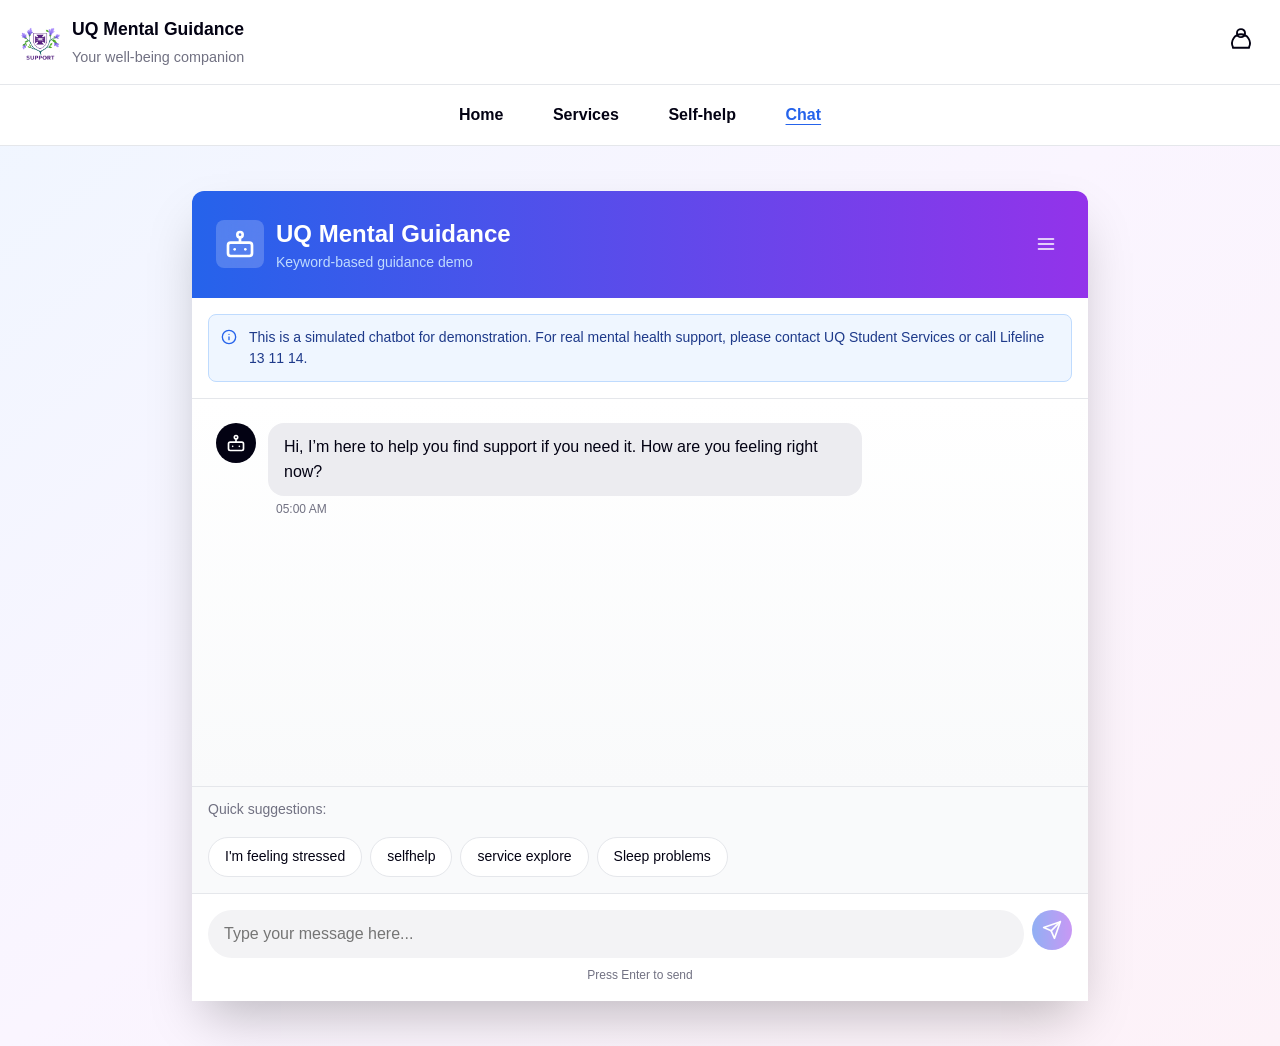
==== index.html @ b47ad4d3 "Rename Index.html to index.html" ====
<!DOCTYPE html>
<html lang="en">
    <head>
        <meta charset="UTF-8" />
        <meta
            name="viewport"
            content="width=device-width, initial-scale=1.0, maximum-scale=1.0, user-scalable=no"
        />
        <meta name="apple-mobile-web-app-capable" content="yes" />
        <meta
            name="apple-mobile-web-app-status-bar-style"
            content="black-translucent"
        />
        <title>UQ Mental Guidance - Chat Assistant</title>
        <link rel="stylesheet" href="../CSS/Style.css" />
    </head>

    <body>
        <style>
            :root {
                --indigo: #2563eb;
                --violet: #9333ea;
                --text: #030213;
                --muted: #717182;
                --border: #e5e7eb;
                --bgsoft: #f3f3f5;
            }
            .site-topbar {
                position: sticky;
                top: 0;
                z-index: 100;
                display: flex;
                align-items: center;
                justify-content: space-between;
                padding: 1rem 1.25rem;
                background: #fff;
                border-bottom: 1px solid var(--border);
            }
            .site-brand {
                display: flex;
                align-items: center;
                gap: 0.75rem;
            }
            .site-logo {
                width: 40px;
                height: 40px;
                border-radius: 10px;
                object-fit: cover;
            }
            .site-title {
                margin: 0;
                font-size: 1.1rem;
                color: var(--text);
                font-weight: 800;
            }
            .site-sub {
                margin: 0.15rem 0 0;
                color: var(--muted);
                font-size: 0.9rem;
            }
            .site-userbtn {
                background: 0 0;
                border: 0;
                cursor: pointer;
                padding: 0.35rem;
                border-radius: 9999px;
            }
            .site-userbtn:hover {
                background: var(--bgsoft);
            }
            .site-userbtn svg {
                width: 26px;
                height: 26px;
                stroke: var(--text);
            }
            .site-mainnav {
                position: sticky;
                top: 64px;
                z-index: 99; 
                display: flex;
                justify-content: center;
                gap: 2rem;
                background: #fff;
                border-bottom: 1px solid var(--border);
                padding: 0.7rem 0.75rem;
            }
            .site-mainnav a {
                text-decoration: none;
                font-weight: 700;
                color: var(--text);
                transition: color 0.15s ease;
            }
            .site-mainnav a:hover {
                color: var(--violet);
            }
            .site-mainnav a.is-active {
                color: var(--indigo);
            }
            @media (max-width: 640px) {
                .site-topbar {
                    padding: 0.8rem 0.9rem;
                }
                .site-mainnav {
                    gap: 1.25rem;
                    padding: 0.6rem 0.5rem;
                }
            }
        </style>

        <header class="site-topbar">
            <div class="site-brand">
                <img
                    src="../image/Logo.png"
                    alt="UQ Support Logo"
                    class="site-logo"
                />
                <div>
                    <h1 class="site-title">UQ Mental Guidance</h1>
                    <p class="site-sub">Your well-being companion</p>
                </div>
            </div>
            <button
                class="site-userbtn"
                aria-label="Sign in / Profile"
                onclick="location.href='./Support-Login.html'"
            >
                <svg
                    viewBox="0 0 24 24"
                    fill="none"
                    stroke-width="1.7"
                    stroke="currentColor"
                >
                    <path
                        stroke-linecap="round"
                        stroke-linejoin="round"
                        d="M15.75 7.5a3.75 3.75 0 11-7.5 0 3.75 3.75 0 017.5 0zM4.5 20.25a8.25 8.25 0 1115 0v.75H4.5v-.75z"
                    />
                </svg>
            </button>
        </header>
        <nav class="site-mainnav" id="siteMainNav">
            <a href="./Home.html" data-match="home.html">Home</a>
            <a href="./Services-Explore.html" data-match="services-explore.html"
                >Services</a
            >
            <a href="./Self-help.html" data-match="self-help.html">Self-help</a>
            <a href="./Index.html" data-match="index.html">Chat</a>
        </nav>
        <script>
            (function () {
                var path = (
                    location.pathname.split("/").pop() || ""
                ).toLowerCase();
                var links = document.querySelectorAll("#siteMainNav a");
                var matched = false;
                links.forEach(function (a) {
                    var key = (
                        a.getAttribute("data-match") || ""
                    ).toLowerCase();
                    if (key && path.indexOf(key) !== -1) {
                        a.classList.add("is-active");
                        a.setAttribute("aria-current", "page");
                        matched = true;
                    } else {
                        a.classList.remove("is-active");
                        a.removeAttribute("aria-current");
                    }
                });
                if (!matched) {
                    var home = document.querySelector(
                        '#siteMainNav a[data-match="home.html"]'
                    );
                    if (home) home.classList.add("is-active");
                }
            })();
        </script>
        <div class="app-container">
            <div class="chat-card">
                <div class="header">
                    <div class="header-content">
                        <div class="bot-icon-container">
                            <svg
                                class="bot-icon"
                                xmlns="http://www.w3.org/2000/svg"
                                viewBox="0 0 24 24"
                                fill="none"
                                stroke="currentColor"
                                stroke-width="2"
                                stroke-linecap="round"
                                stroke-linejoin="round"
                            >
                                <rect
                                    x="3"
                                    y="11"
                                    width="18"
                                    height="10"
                                    rx="2"
                                ></rect>
                                <circle cx="12" cy="5" r="2"></circle>
                                <path d="M12 7v4"></path>
                                <line x1="8" y1="16" x2="8" y2="16"></line>
                                <line x1="16" y1="16" x2="16" y2="16"></line>
                            </svg>
                        </div>
                        <div class="header-text">
                            <h1>UQ Mental Guidance</h1>
                            <p class="subtitle">Keyword-based guidance demo</p>
                        </div>
                    </div>
                    <button class="menu-button" aria-label="Menu">
                        <svg
                            xmlns="http://www.w3.org/2000/svg"
                            viewBox="0 0 24 24"
                            fill="none"
                            stroke="currentColor"
                            stroke-width="2"
                            stroke-linecap="round"
                            stroke-linejoin="round"
                        >
                            <line x1="3" y1="12" x2="21" y2="12"></line>
                            <line x1="3" y1="6" x2="21" y2="6"></line>
                            <line x1="3" y1="18" x2="21" y2="18"></line>
                        </svg>
                    </button>
                </div>
                <div class="info-alert-container">
                    <div class="info-alert">
                        <svg
                            class="info-icon"
                            xmlns="http://www.w3.org/2000/svg"
                            viewBox="0 0 24 24"
                            fill="none"
                            stroke="currentColor"
                            stroke-width="2"
                            stroke-linecap="round"
                            stroke-linejoin="round"
                        >
                            <circle cx="12" cy="12" r="10"></circle>
                            <line x1="12" y1="16" x2="12" y2="12"></line>
                            <line x1="12" y1="8" x2="12.01" y2="8"></line>
                        </svg>
                        <p>
                            This is a simulated chatbot for demonstration. For
                            real mental health support, please contact UQ
                            Student Services or call Lifeline 13 11 14.
                        </p>
                    </div>
                </div>
                <div class="messages-container" id="messagesContainer">
                </div>
                <div class="suggestions-container" id="suggestionsContainer">
                    <p class="suggestions-label">Quick suggestions:</p>
                    <div class="suggestions-chips" id="suggestionsChips">
                    </div>
                </div>
                <div class="input-area">
                    <div class="input-wrapper">
                        <input
                            type="text"
                            id="messageInput"
                            placeholder="Type your message here..."
                            class="message-input"
                            autocomplete="off"
                        />
                        <button
                            id="sendButton"
                            class="send-button"
                            aria-label="Send message"
                        >
                            <svg
                                xmlns="http://www.w3.org/2000/svg"
                                viewBox="0 0 24 24"
                                fill="none"
                                stroke="currentColor"
                                stroke-width="2"
                                stroke-linecap="round"
                                stroke-linejoin="round"
                            >
                                <line x1="22" y1="2" x2="11" y2="13"></line>
                                <polygon
                                    points="22 2 15 22 11 13 2 9 22 2"
                                ></polygon>
                            </svg>
                        </button>
                    </div>
                    <p class="input-hint">Press Enter to send</p>
                </div>
            </div>
        </div>
        <script src="../JS/Script.js"></script>
    </body>
</html>
---- CSS/Style.css ----
/* Reset and Base Styles */
* {
    margin: 0;
    padding: 0;
    box-sizing: border-box;
}

body {
    font-family: -apple-system, BlinkMacSystemFont, 'Segoe UI', 'Roboto', 'Oxygen', 'Ubuntu', 'Cantarell', 'Fira Sans', 'Droid Sans', 'Helvetica Neue', sans-serif;
    -webkit-font-smoothing: antialiased;
    -moz-osx-font-smoothing: grayscale;
    background: linear-gradient(to bottom right, #eff6ff, #faf5ff, #fdf2f8);
    min-height: 100vh;
    overflow-y: auto; /* ✅ 允许页面整体滚动 */
}


.app-container {
    width: 100%;
    height: 100vh;
    display: flex;
    align-items: center;
    justify-content: center;
    padding: 0;
}

.chat-card {
    width: 100%;
    height: 100%;
    max-width: 100%;
    max-height: 100%;
    background: white;
    display: flex;
    flex-direction: column;
    box-shadow: 0 25px 50px -12px rgba(0, 0, 0, 0.25);
}

/* Header */
.header {
    background: linear-gradient(to right, #2563eb, #9333ea);
    color: white;
    padding: 1rem 1rem;
    display: flex;
    align-items: center;
    justify-content: space-between;
    flex-shrink: 0;
}

.header-content {
    display: flex;
    align-items: center;
    gap: 0.75rem;
}

.bot-icon-container {
    background: rgba(255, 255, 255, 0.2);
    padding: 0.5rem;
    border-radius: 0.5rem;
    backdrop-filter: blur(8px);
    display: flex;
    align-items: center;
    justify-content: center;
}

.bot-icon {
    width: 2rem;
    height: 2rem;
    stroke: white;
    fill: none;
}

.header-text h1 {
    font-size: 1.25rem;
    font-weight: 600;
    color: white;
    margin: 0;
}

.subtitle {
    font-size: 0.875rem;
    color: #bfdbfe;
    margin: 0;
}

.menu-button {
    background: transparent;
    border: none;
    color: white;
    padding: 0.5rem;
    cursor: pointer;
    border-radius: 0.5rem;
    transition: background 0.2s;
    display: flex;
    align-items: center;
    justify-content: center;
}

.menu-button:hover {
    background: rgba(255, 255, 255, 0.2);
}

.menu-button svg {
    width: 1.25rem;
    height: 1.25rem;
}

/* Info Alert */
.info-alert-container {
    padding: 1rem;
    border-bottom: 1px solid #e5e7eb;
    flex-shrink: 0;
}

.info-alert {
    background: #eff6ff;
    border: 1px solid #bfdbfe;
    border-radius: 0.5rem;
    padding: 0.75rem;
    display: flex;
    gap: 0.75rem;
    align-items: flex-start;
}

.info-icon {
    width: 1rem;
    height: 1rem;
    stroke: #2563eb;
    flex-shrink: 0;
    margin-top: 0.125rem;
}

.info-alert p {
    font-size: 0.875rem;
    color: #1e3a8a;
    line-height: 1.5;
    margin: 0;
}

/* Messages Container */
.messages-container {
    flex: 1;
    overflow-y: auto;
    padding: 1.5rem 1rem;
    background: linear-gradient(to bottom, #ffffff, #f9fafb);
    display: flex;
    flex-direction: column;
    gap: 1rem;
    -webkit-overflow-scrolling: touch;
}

.message {
    display: flex;
    gap: 0.75rem;
    animation: fadeIn 0.3s ease-in;
}

@keyframes fadeIn {
    from {
        opacity: 0;
        transform: translateY(10px);
    }
    to {
        opacity: 1;
        transform: translateY(0);
    }
}

.message.user {
    flex-direction: row-reverse;
}

.avatar {
    width: 2.5rem;
    height: 2.5rem;
    border-radius: 50%;
    display: flex;
    align-items: center;
    justify-content: center;
    flex-shrink: 0;
}

.avatar.bot {
    background: #030213;
}

.avatar.user {
    background: #ececf0;
}

.avatar svg {
    width: 1.25rem;
    height: 1.25rem;
}

.avatar.bot svg {
    stroke: white;
}

.avatar.user svg {
    stroke: #030213;
}

.message-content {
    display: flex;
    flex-direction: column;
    gap: 0.25rem;
    max-width: 70%;
}

.message.user .message-content {
    align-items: flex-end;
}

.message-bubble {
    border-radius: 1rem;
    padding: 0.75rem 1rem;
    word-wrap: break-word;
    white-space: pre-wrap;
}

.message.bot .message-bubble {
    background: #ececf0;
    color: #030213;
}

.message.user .message-bubble {
    background: #030213;
    color: white;
}

.timestamp {
    font-size: 0.75rem;
    color: #717182;
    padding: 0 0.5rem;
}

/* Typing Indicator */
.typing-indicator {
    display: flex;
    gap: 0.75rem;
    animation: fadeIn 0.3s ease-in;
}

.typing-dots {
    background: #ececf0;
    border-radius: 1rem;
    padding: 0.75rem 1rem;
    display: flex;
    align-items: center;
    gap: 0.25rem;
}

.dot {
    width: 0.5rem;
    height: 0.5rem;
    border-radius: 50%;
    background: #717182;
    animation: bounce 1s infinite;
}

.dot:nth-child(1) {
    animation-delay: 0ms;
}

.dot:nth-child(2) {
    animation-delay: 200ms;
}

.dot:nth-child(3) {
    animation-delay: 400ms;
}

@keyframes bounce {
    0%, 60%, 100% {
        transform: translateY(0);
    }
    30% {
        transform: translateY(-0.5rem);
    }
}

/* Suggestions */
.suggestions-container {
    border-top: 1px solid #e5e7eb;
    background: #f9fafb;
    flex-shrink: 0;
    display: none;
}

.suggestions-container.visible {
    display: block;
}

.suggestions-label {
    padding: 0.75rem 1rem 0;
    font-size: 0.875rem;
    color: #717182;
    margin: 0;
}

.suggestions-chips {
    display: flex;
    flex-wrap: wrap;
    gap: 0.5rem;
    padding: 1rem;
}

.suggestion-chip {
    background: white;
    border: 1px solid #e5e7eb;
    border-radius: 9999px;
    padding: 0.5rem 1rem;
    font-size: 0.875rem;
    cursor: pointer;
    transition: all 0.2s;
    color: #030213;
    white-space: nowrap;
}

.suggestion-chip:hover {
    background: #f3f4f6;
    border-color: #d1d5db;
}

.suggestion-chip:active {
    transform: scale(0.95);
}

/* Input Area */
.input-area {
    padding: 1rem;
    border-top: 1px solid #e5e7eb;
    background: white;
    flex-shrink: 0;
}

.input-wrapper {
    display: flex;
    gap: 0.5rem;
}

.message-input {
    flex: 1;
    border: none;
    background: #f3f3f5;
    border-radius: 9999px;
    padding: 0.75rem 1rem;
    font-size: 1rem;
    outline: none;
    font-family: inherit;
}

.message-input:disabled {
    opacity: 0.6;
    cursor: not-allowed;
}

.send-button {
    width: 2.5rem;
    height: 2.5rem;
    border: none;
    background: linear-gradient(to right, #2563eb, #9333ea);
    color: white;
    border-radius: 50%;
    cursor: pointer;
    display: flex;
    align-items: center;
    justify-content: center;
    transition: all 0.2s;
    padding: 0;
    flex-shrink: 0;
}

.send-button:hover:not(:disabled) {
    background: linear-gradient(to right, #1d4ed8, #7e22ce);
    transform: scale(1.05);
}

.send-button:active:not(:disabled) {
    transform: scale(0.95);
}

.send-button:disabled {
    opacity: 0.5;
    cursor: not-allowed;
}

.send-button svg {
    width: 1.25rem;
    height: 1.25rem;
}

.input-hint {
    text-align: center;
    font-size: 0.75rem;
    color: #717182;
    margin-top: 0.5rem;
}

/* Desktop Responsive */
@media (min-width: 768px) {
    .app-container {
        padding: 2rem;
    }

    .chat-card {
        max-width: 56rem;
        max-height: 90vh;
        border-radius: 0.75rem;
    }

    .header {
        border-radius: 0.75rem 0.75rem 0 0;
        padding: 1.5rem;
    }

    .header-text h1 {
        font-size: 1.5rem;
    }

    .messages-container {
        padding: 1.5rem;
    }
}

/* iOS Safe Area */
@supports (padding: max(0px)) {
    .input-area {
        padding-bottom: max(1rem, env(safe-area-inset-bottom));
    }
}

/* Scrollbar Styling */
.messages-container::-webkit-scrollbar {
    width: 6px;
}

.messages-container::-webkit-scrollbar-track {
    background: transparent;
}

.messages-container::-webkit-scrollbar-thumb {
    background: #d1d5db;
    border-radius: 3px;
}

.messages-container::-webkit-scrollbar-thumb:hover {
    background: #9ca3af;
}

/* --- Bot Rich Reply Section --- */
.bot-rich-text {
    display: flex;
    flex-direction: column;
    gap: 1rem;
    margin: 0;
}

.bot-friendly {
    font-size: 1rem;
    line-height: 1.4;
    color: #030213;
    white-space: pre-line;
    margin: 0;
}

/* Full-width gradient button with centered text */
.link-button {
    display: flex;
    align-items: center;
    justify-content: center;

    width: 100%;
    min-height: 3.5rem;
    padding: 0 1rem;

    font-size: 1rem;
    font-weight: 600;
    line-height: 1.2;
    color: #fff;
    text-align: center;
    text-decoration: none;

    background: linear-gradient(to right, #2563eb, #9333ea);
    border-radius: 2.5rem;
    border: none;

    box-shadow: 0 20px 30px -10px rgba(0,0,0,.3);
    transition: all 0.15s ease;
}

.link-button:hover {
    background: linear-gradient(to right, #1d4ed8, #7e22ce);
    transform: translateY(-1px) scale(1.02);
    box-shadow: 0 22px 36px -12px rgba(0,0,0,.45);
}

.link-button:active {
    transform: scale(0.98);
}

/* Hint text below the button */
.bot-soft-hint {
    font-size: 0.8rem;
    color: #717182;
    line-height: 1.4;
    margin: 0;
}

body { font-size:16px; line-height:1.55; }
button,input,select,textarea { font:inherit; }
:focus-visible { outline:3px solid #1d4ed8; outline-offset:3px; }
.site-mainnav { min-height:48px; flex-wrap:wrap; align-items:center; }
.site-mainnav a { padding:.4rem .55rem; border-radius:.35rem; }
.site-mainnav a[aria-current=page] { text-decoration:underline; text-underline-offset:.25em; }
.interaction-status { min-height:1.5em; color:#1f3a66; }
.service-details { border-top:1px solid var(--border); padding-top:.65rem; }
.service-details[hidden] { display:none; }
.demo-warning { padding:.65rem; border-left:4px solid #b45309; background:#fff7ed; color:#713f12; }
.empty-state,.map-fallback { padding:1.25rem; border:1px dashed var(--border); border-radius:.75rem; background:#fff; }
.map-fallback { min-height:100%; display:grid; align-content:center; justify-items:center; text-align:center; }
.journal-list { list-style:none; display:grid; gap:.75rem; padding:0; }
.journal-entry { border:1px solid var(--border); border-radius:.75rem; padding:.8rem; overflow-wrap:anywhere; }
.journal-entry time { color:#52525b; font-size:.9rem; }
.breathing-active { transition:transform 1s ease, background-color 1s ease; }
.breathing-active.phase-inhale,.breathing-active.phase-hold { transform:scale(1.1); }
.breathing-active.phase-exhale { transform:scale(.92); }
@media(max-width:640px){.site-mainnav{justify-content:space-around;gap:.25rem}.site-mainnav a{font-size:.95rem}.layout{padding:.75rem}.filter-actions{flex-wrap:wrap}.map-wrap{min-height:250px}textarea{min-height:9rem}}
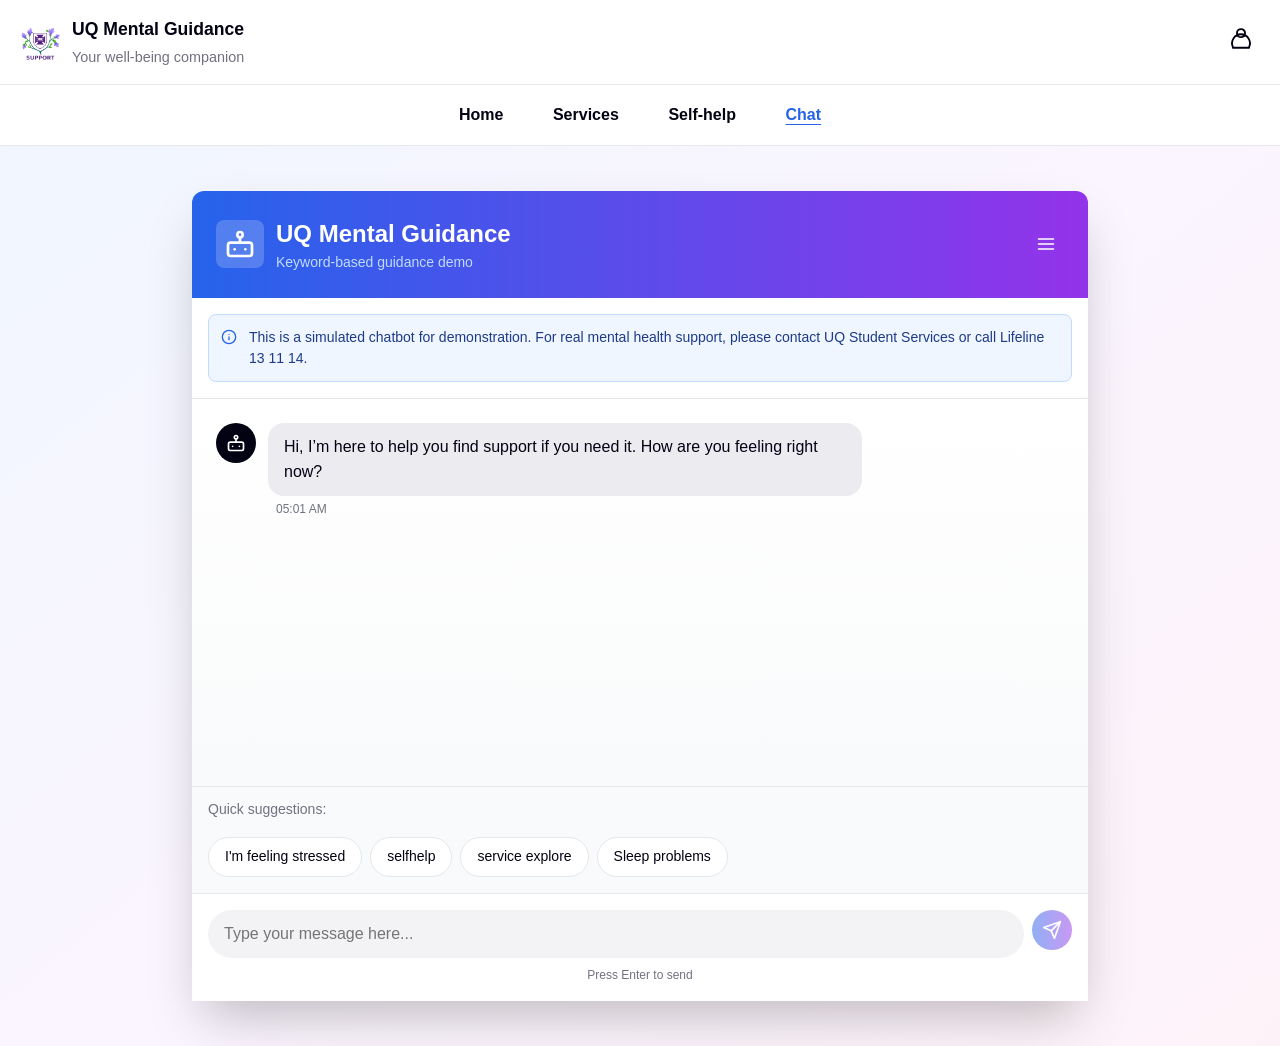
==== commit 53de90b3: "Merge branch 'main' of https://github.com/Arthur-Arcadia/Student-Well-Being" ====
--- a/index.html
+++ b/index.html
@@ -12,7 +12,7 @@
             content="black-translucent"
         />
         <title>UQ Mental Guidance - Chat Assistant</title>
-        <link rel="stylesheet" href="../CSS/Style.css" />
+        <link rel="stylesheet" href="./CSS/Style.css" />
     </head>
 
     <body>
@@ -110,7 +110,7 @@
         <header class="site-topbar">
             <div class="site-brand">
                 <img
-                    src="../image/Logo.png"
+                    src="./image/Logo.png"
                     alt="UQ Support Logo"
                     class="site-logo"
                 />
@@ -287,6 +287,6 @@
                 </div>
             </div>
         </div>
-        <script src="../JS/Script.js"></script>
+        <script src="./JS/Script.js"></script>
     </body>
 </html>
